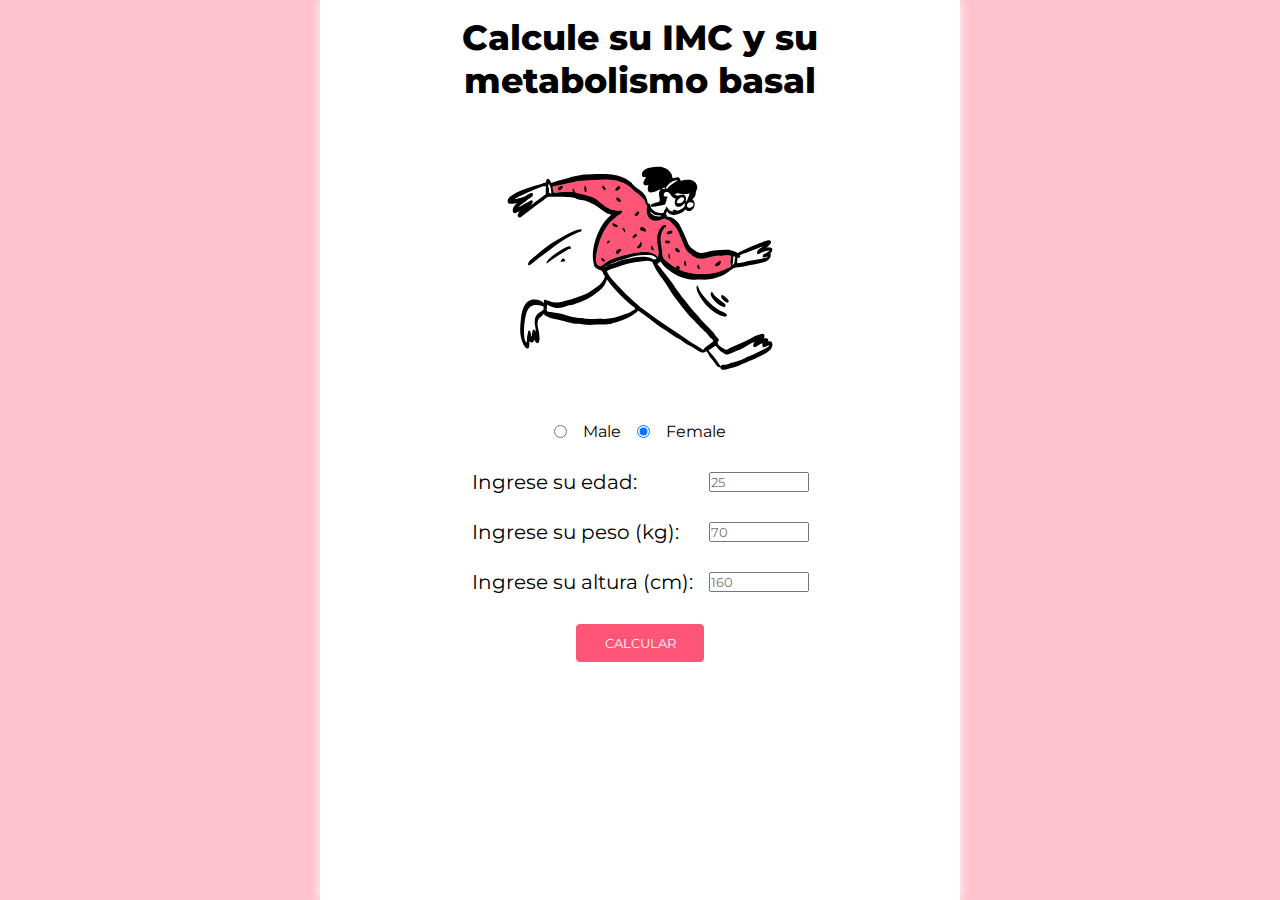
==== Calculadora IMC/index.html @ 936b3f47 "IMC calculator" ====
<!DOCTYPE html>
<html lang="en">

<head>
    <meta charset="UTF-8">
    <meta http-equiv="X-UA-Compatible" content="IE=edge">
    <meta name="viewport" content="width=device-width, initial-scale=1.0">
    <title>Calculadora IMC</title>
    <link rel="stylesheet" href="styles.css">
    <link rel="preconnect" href="https://fonts.googleapis.com">
    <link rel="preconnect" href="https://fonts.gstatic.com" crossorigin>
    <link href="https://fonts.googleapis.com/css2?family=Montserrat:wght@300;400;500;600;700;800&display=swap"
        rel="stylesheet">
</head>

<body>

    <div id="app">
        <div class="header">
            <h1>Calcule su IMC y su metabolismo basal</h1>
        </div>
        <div class="main-content">
            <div class="gender-section">
                <div class="gender-img">
                    <img id="gender-picture" src="./images/sleek.svg" alt="">
                </div>
                <div class="radio-inputs">
                    <input type="radio" id="m" name="gender">Male
                    <input type="radio" id="f" name="gender" checked>Female
                </div>
            </div>
            <div class="weight-height-age-section">
                <div class="labels">
                    <p>Ingrese su edad:</p>
                    <p>Ingrese su peso (kg):</p>
                    <p>Ingrese su altura (cm):</p>
                </div>
                <div class="inputs">
                    <input type="text" name="age" id="inp-a" placeholder="25">
                    <input type="text" name="weight" id="inp-w" placeholder="70">
                    <input type="text" name="height" id="inp-h" placeholder="160">
                </div>
            </div>
            <button class="calculate">CALCULAR</button>
            <div class="result"></div>
        </div>
    </div>

    <script src="calculadora.js"></script>
</body>

</html>
---- Calculadora IMC/styles.css ----
*, *::after, *::before {
  margin: 0;
  padding: 0;
  box-sizing: border-box;
  font-family: "Montserrat", sans-serif;
}

body {
  background-color: rgba(255, 86, 120, 0.361);
}

#app {
  width: 50vw;
  height: 100vh;
  margin: 0 auto;
  background-color: white;
  box-shadow: 0 0 10px 1px whitesmoke;
  display: flex;
  flex-direction: column;
}
#app .header {
  text-align: center;
  padding: 1rem;
}
#app .header h1 {
  font-weight: 800;
  font-size: 2.2rem;
}

.main-content {
  display: flex;
  flex-direction: column;
  align-items: center;
  gap: 1rem;
}
.main-content p {
  font-size: 20px;
}
.main-content .gender-section img {
  border-radius: 25px;
}
.main-content .gender-section .radio-inputs {
  display: flex;
  justify-content: center;
  gap: 1rem;
}
.main-content .weight-height-age-section {
  display: flex;
  gap: 1rem;
  height: 150px;
}
.main-content .weight-height-age-section .labels {
  display: flex;
  flex-direction: column;
  justify-content: space-around;
}
.main-content .weight-height-age-section .inputs {
  display: flex;
  flex-direction: column;
  justify-content: space-around;
}
.main-content .weight-height-age-section input[type=text] {
  width: 100px;
}
.main-content button {
  width: 130px;
  height: 40px;
  border: 1px solid white;
  border-radius: 5px;
  background-color: rgb(255, 86, 120);
  color: white;
  cursor: pointer;
}
.main-content .result {
  font-size: 25px;
  display: flex;
  flex-direction: column;
  align-items: center;
  gap: 1rem;
  margin-top: 2rem;
}

img {
  width: 300px;
  height: 300px;
}/*# sourceMappingURL=styles.css.map */
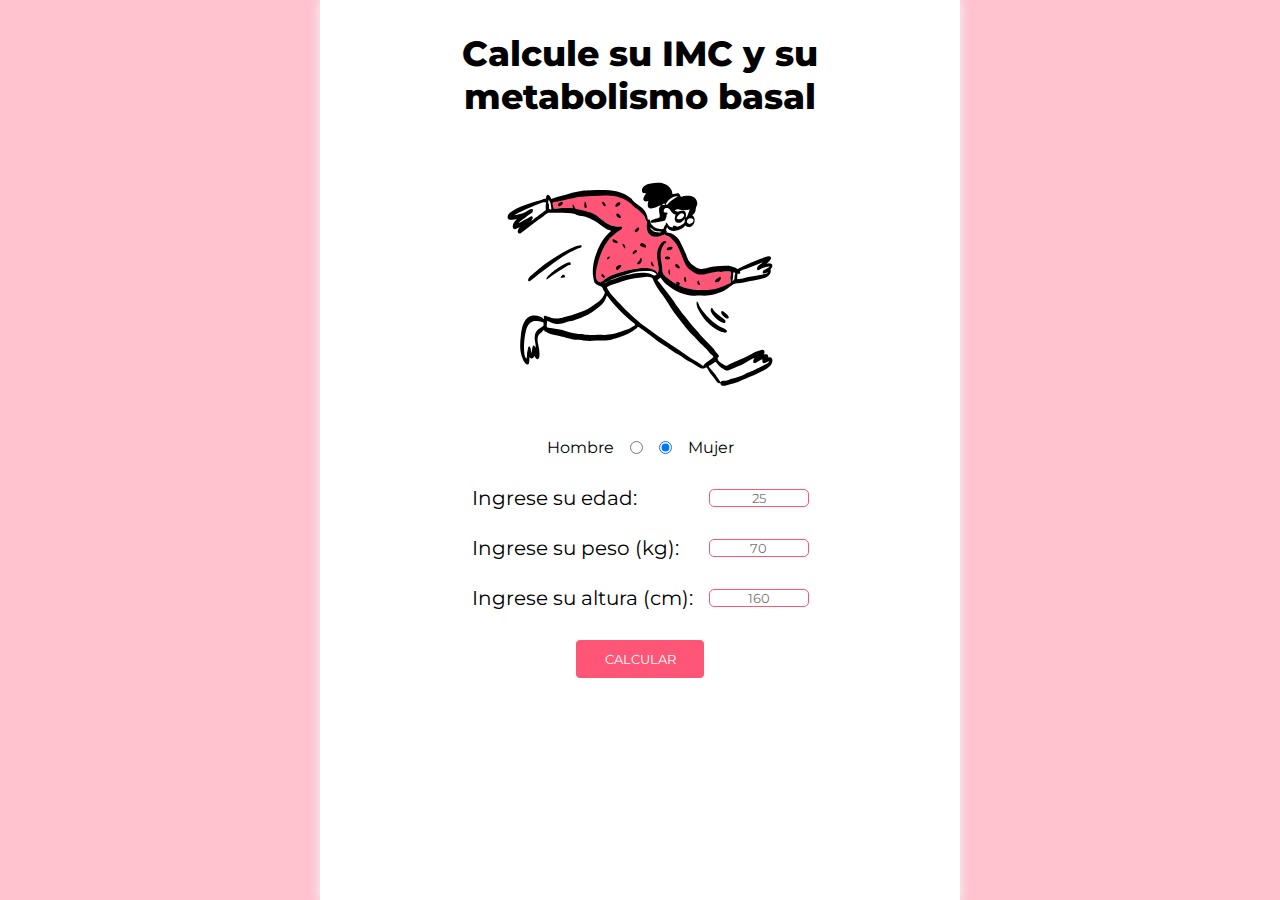
==== commit 21cbab4d: "Responsive+locale format" ====
--- a/Calculadora IMC/index.html
+++ b/Calculadora IMC/index.html
@@ -25,8 +25,8 @@
                     <img id="gender-picture" src="./images/sleek.svg" alt="">
                 </div>
                 <div class="radio-inputs">
-                    <input type="radio" id="m" name="gender">Male
-                    <input type="radio" id="f" name="gender" checked>Female
+                    Hombre<input type="radio" id="m" name="gender">
+                    <input type="radio" id="f" name="gender" checked>Mujer
                 </div>
             </div>
             <div class="weight-height-age-section">
--- a/Calculadora IMC/styles.css
+++ b/Calculadora IMC/styles.css
@@ -10,8 +10,9 @@
 }
 
 #app {
-  width: 50vw;
-  height: 100vh;
+  width: 50%;
+  min-height: 100vh;
+  padding: 1rem 0 2.5rem;
   margin: 0 auto;
   background-color: white;
   box-shadow: 0 0 10px 1px whitesmoke;
@@ -61,6 +62,9 @@
 }
 .main-content .weight-height-age-section input[type=text] {
   width: 100px;
+  text-align: center;
+  border-radius: 5px;
+  border: 1px solid rgb(255, 86, 120);
 }
 .main-content button {
   width: 130px;
@@ -71,16 +75,60 @@
   color: white;
   cursor: pointer;
 }
+.main-content button:hover {
+  transform: scale(1.1);
+  transition: all 0.5s ease-in-out;
+}
 .main-content .result {
-  font-size: 25px;
+  font-size: 1.2rem;
   display: flex;
   flex-direction: column;
   align-items: center;
   gap: 1rem;
   margin-top: 2rem;
+  text-align: center;
+}
+.main-content .result .metabolismo {
+  display: flex;
+  justify-content: center;
+  text-align: center;
+}
+.main-content .result .metabolismo-range {
+  display: flex;
+  gap: 1rem;
+  flex-wrap: wrap;
+  justify-content: center;
+}
+.main-content .result .metabolismo-range .range {
+  display: flex;
+  flex-direction: column;
+  align-items: center;
+  flex-grow: 1;
+}
+.main-content .result .metabolismo-range .range > p:first-of-type {
+  font-weight: bold;
+}
+.main-content .result .range-text {
+  font-size: 1rem;
 }
 
 img {
   width: 300px;
   height: 300px;
+}
+
+@media (max-width: 992px) {
+  #app {
+    width: 70%;
+  }
+}
+@media (max-width: 768px) {
+  #app {
+    width: 80%;
+  }
+}
+@media (max-width: 576px) {
+  #app {
+    width: 100%;
+  }
 }/*# sourceMappingURL=styles.css.map */